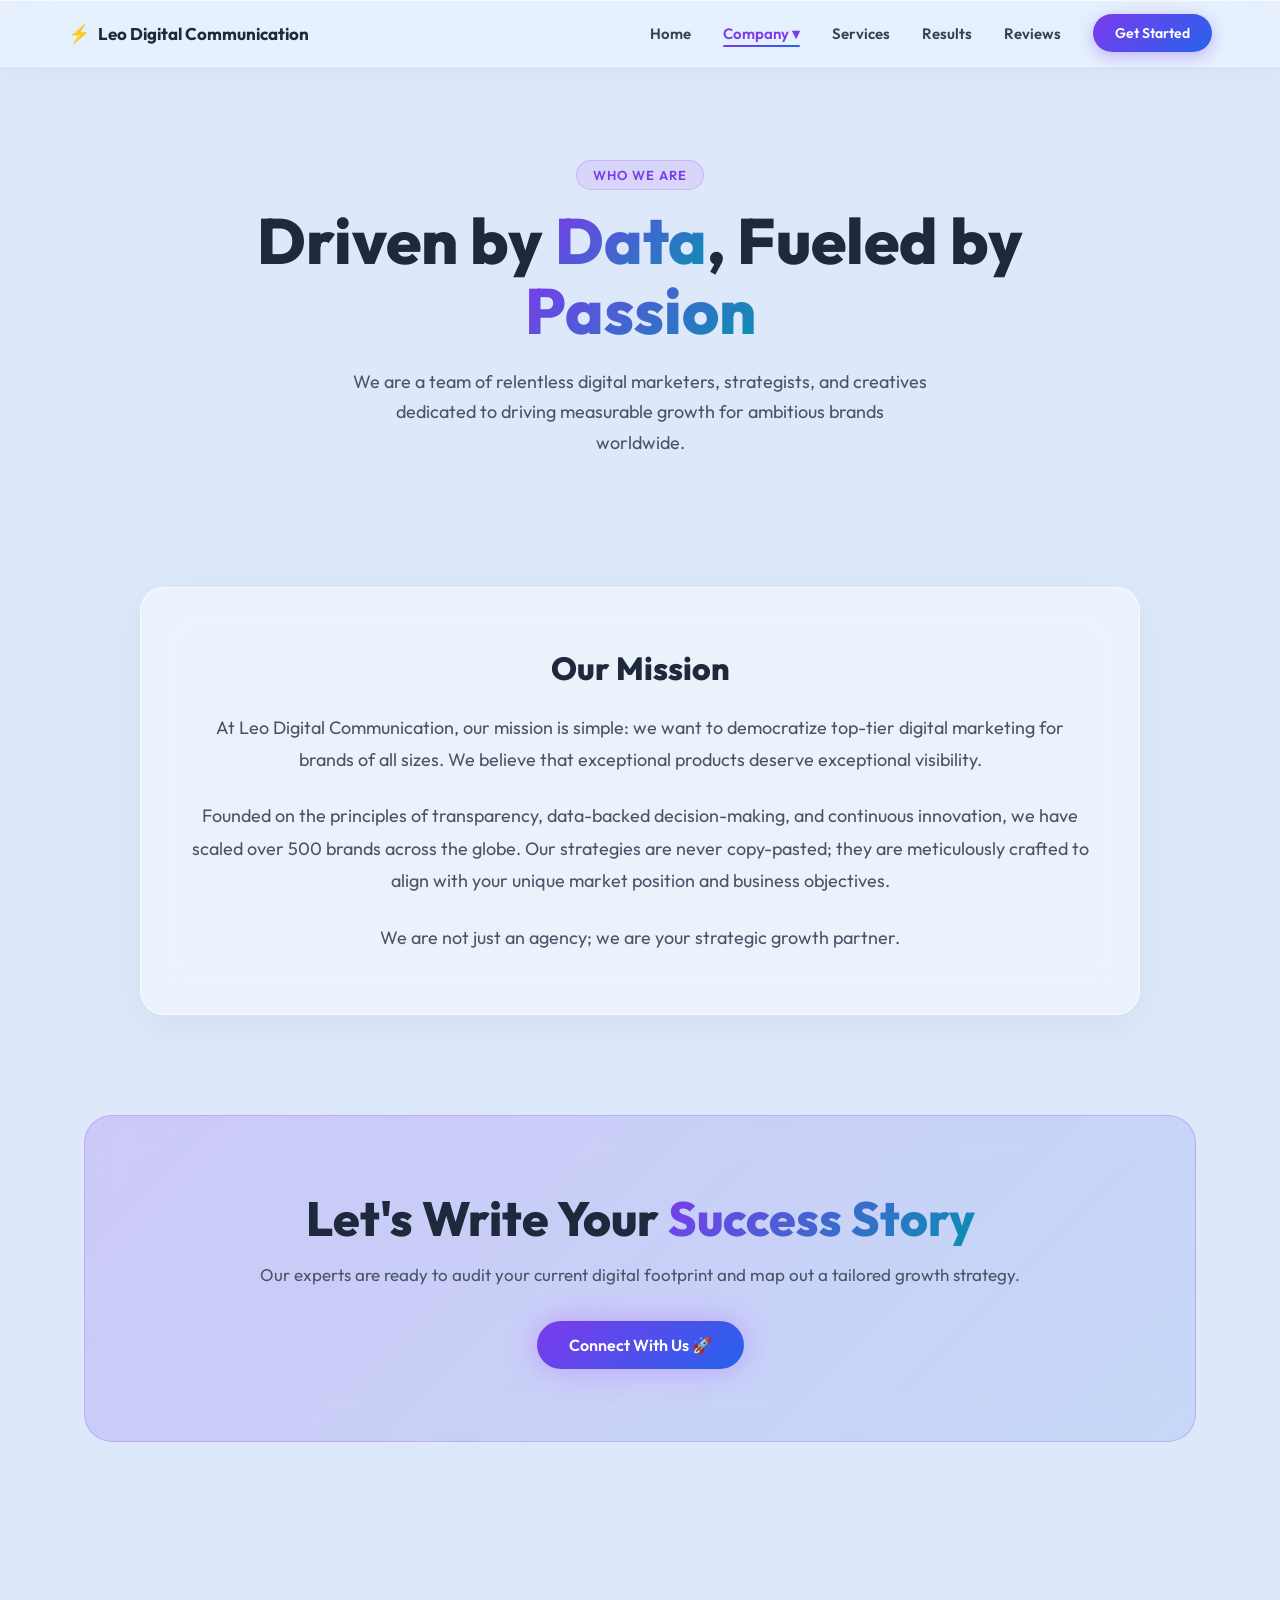
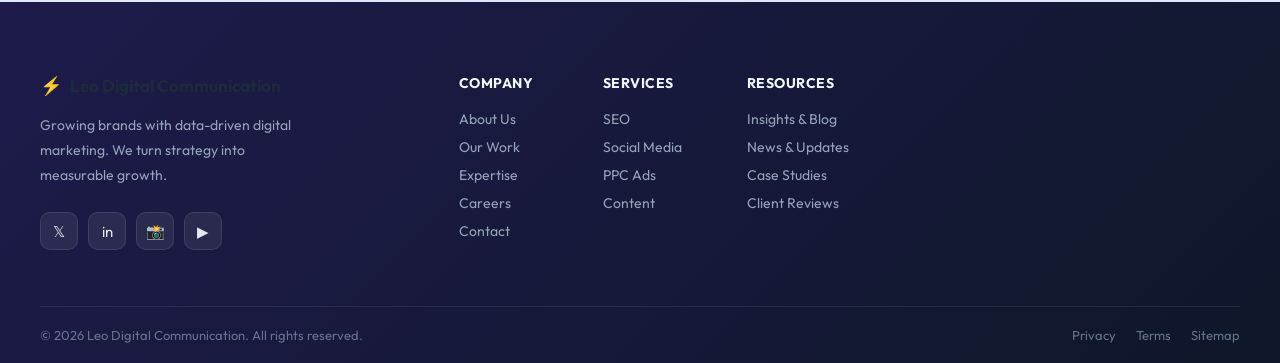
==== about.html @ 642d83d8 "initial commit" ====
<!DOCTYPE html>
<html lang="en">
<head>
  <meta charset="UTF-8"/>
  <meta name="viewport" content="width=device-width,initial-scale=1.0"/>
  <title>About Us | Leo Digital Communication</title>
  <link rel="preconnect" href="https://fonts.googleapis.com"/>
  <link href="https://fonts.googleapis.com/css2?family=Outfit:wght@300;400;500;600;700;800&display=swap" rel="stylesheet"/>
  <link rel="stylesheet" href="style.css"/>
  <style>
    /* PAGE SPECIFIC STYLES */
    .about-hero {
      position:relative; z-index:1; padding:160px 24px 80px; text-align:center; max-width:820px; margin:0 auto;
    }
    .about-page-title {
      font-size:clamp(38px,5vw,66px); font-weight:800; line-height:1.1; margin-bottom:20px; color:var(--text);
    }
    .about-page-sub {
      font-size:18px; color:var(--muted); line-height:1.7; max-width:580px; margin:0 auto 48px;
    }
    .about-content-card {
      max-width: 1000px; margin: 0 auto 100px; padding: 60px 48px;
      background: var(--glass-bg); backdrop-filter: blur(20px); -webkit-backdrop-filter: blur(20px);
      border: 1px solid var(--glass-border); border-radius: 24px;
      box-shadow: 0 10px 40px rgba(0,0,0,0.05); text-align: center;
    }
    .about-content-card p {
      font-size: 18px; line-height: 1.8; color: var(--muted); margin-bottom: 24px;
    }
    .about-content-card p:last-child { margin-bottom: 0; }
  </style>
</head>
<body>
  
  <!-- Navigation -->
  <nav class="navbar" id="navbar">
    <div class="nav-container">
      <div class="nav-logo">
        <span class="logo-icon">⚡</span>
        <span class="logo-text">Leo Digital Communication</span>
      </div>
      <ul class="nav-links" id="navLinks">
        <li><a href="index.html" class="nav-link">Home</a></li>
        <li class="nav-item">
          <a href="#" class="nav-link active">Company ▾</a>
          <div class="dropdown-menu">
            <a href="about.html" class="dropdown-link">About Us</a>
            <a href="ourwork.html" class="dropdown-link">Our Work</a>
            <a href="expertise.html" class="dropdown-link">Expertise</a>
            <a href="insights.html" class="dropdown-link">Insights</a>
            <a href="news-updates.html" class="dropdown-link">News & Updates</a>
            <a href="career.html" class="dropdown-link">Careers</a>
          </div>
        </li>
        <li><a href="services.html" class="nav-link">Services</a></li>
        <li><a href="results.html" class="nav-link">Results</a></li>
        <li><a href="reviews.html" class="nav-link">Reviews</a></li>
      </ul>
      <a href="contact.html" class="btn-nav" id="navCta">Get Started</a>
      <button class="hamburger" id="hamburger" aria-label="Toggle menu">
        <span></span><span></span><span></span>
      </button>
    </div>
  </nav>

  <!-- Hero Section -->
  <div class="about-hero">
    <span class="section-tag">Who We Are</span>
    <h1 class="about-page-title">Driven by <span class="gradient-text">Data</span>, Fueled by <span class="gradient-text">Passion</span></h1>
    <p class="about-page-sub">We are a team of relentless digital marketers, strategists, and creatives dedicated to driving measurable growth for ambitious brands worldwide.</p>
  </div>

  <!-- Content Section -->
  <div class="about-content-card reveal">
    <h2 style="font-size: 32px; font-weight: 800; color: var(--text); margin-bottom: 24px;">Our Mission</h2>
    <p>At Leo Digital Communication, our mission is simple: we want to democratize top-tier digital marketing for brands of all sizes. We believe that exceptional products deserve exceptional visibility.</p>
    <p>Founded on the principles of transparency, data-backed decision-making, and continuous innovation, we have scaled over 500 brands across the globe. Our strategies are never copy-pasted; they are meticulously crafted to align with your unique market position and business objectives.</p>
    <p>We are not just an agency; we are your strategic growth partner.</p>
  </div>

  <!-- Call to Action -->
  <div style="max-width:1160px;margin:0 auto;padding:0 24px 100px;">
    <div style="background:linear-gradient(135deg,rgba(124,58,237,0.18),rgba(37,99,235,0.12));backdrop-filter:blur(20px);border:1px solid rgba(168,85,247,0.3);border-radius:28px;padding:72px 48px;text-align:center;" class="reveal">
      <h2 style="font-size:clamp(30px,4vw,48px);font-weight:800;color:var(--text);margin-bottom:16px;">Let's Write Your <span class="gradient-text">Success Story</span></h2>
      <p style="font-size:17px;color:var(--muted);margin-bottom:36px;">Our experts are ready to audit your current digital footprint and map out a tailored growth strategy.</p>
      <a href="contact.html" class="btn-primary">Connect With Us 🚀</a>
    </div>
  </div>

  <!-- Footer -->
  <footer class="footer">
    <div class="footer-inner">
      <div class="footer-brand">
        <div class="footer-logo"><span class="logo-icon">⚡</span><span class="logo-text">Leo Digital Communication</span></div>
        <p class="footer-tagline">Growing brands with data-driven digital marketing. We turn strategy into measurable growth.</p>
        <div class="footer-socials">
          <a href="#" class="fsoc-btn">𝕏</a><a href="#" class="fsoc-btn">in</a><a href="#" class="fsoc-btn">📸</a><a href="#" class="fsoc-btn">▶</a>
        </div>
      </div>
      <div class="footer-links">
        <div class="fl-col">
          <h4>Company</h4>
          <a href="about.html">About Us</a>
          <a href="ourwork.html">Our Work</a>
          <a href="expertise.html">Expertise</a>
          <a href="career.html">Careers</a>
          <a href="contact.html">Contact</a>
        </div>
        <div class="fl-col">
          <h4>Services</h4>
          <a href="services.html">SEO</a>
          <a href="services.html">Social Media</a>
          <a href="services.html">PPC Ads</a>
          <a href="services.html">Content</a>
        </div>
        <div class="fl-col">
          <h4>Resources</h4>
          <a href="insights.html">Insights & Blog</a>
          <a href="news-updates.html">News & Updates</a>
          <a href="results.html">Case Studies</a>
          <a href="reviews.html">Client Reviews</a>
        </div>
      </div>
    </div>
    <div class="footer-bottom">
      <p>© 2026 Leo Digital Communication. All rights reserved.</p>
      <div class="footer-bottom-links">
        <a href="#">Privacy</a><a href="#">Terms</a><a href="#">Sitemap</a>
      </div>
    </div>
  </footer>

  <script>
    // Navbar scroll
    const navbar = document.getElementById('navbar');
    window.addEventListener('scroll', () => navbar.classList.toggle('scrolled', window.scrollY > 50));
    // Mobile Menu
    document.getElementById('hamburger').addEventListener('click', () => {
      document.getElementById('navLinks').classList.toggle('open');
    });
    // Scroll reveal
    const obs = new IntersectionObserver(entries => {
      entries.forEach(e => { if(e.isIntersecting) e.target.classList.add('visible'); });
    }, { threshold: 0.1 });
    document.querySelectorAll('.reveal').forEach(el => obs.observe(el));
  </script>
</body>
</html>
---- style.css ----
/* ===== RESET & BASE ===== */
*,
*::before,
*::after {
  margin: 0;
  padding: 0;
  box-sizing: border-box;
}

:root {
  --purple: #7c3aed;
  --blue: #2563eb;
  --cyan: #0891b2;
  --green: #059669;
  --bg: #DDE8FA;
  --glass-bg: rgba(255, 255, 255, 0.45);
  --glass-border: rgba(255, 255, 255, 0.6);
  --text: #1e293b;
  --muted: #475569;
  --font: 'Outfit', sans-serif;
}

html {
  scroll-behavior: smooth;
}

body {
  font-family: var(--font);
  background: transparent;
  background-color: var(--bg);
  color: var(--text);
  overflow-x: hidden;
}

/* BG ORBS */
.bg-orbs {
  position: fixed;
  inset: 0;
  z-index: 0;
  pointer-events: none;
  overflow: hidden;
}

.orb {
  position: absolute;
  border-radius: 50%;
  filter: blur(130px);
  opacity: 0.28;
  animation: floatOrb 12s ease-in-out infinite alternate;
}

.orb-1 {
  width: 600px;
  height: 600px;
  background: #7c3aed;
  top: -200px;
  left: -150px;
  animation-duration: 14s;
}

.orb-2 {
  width: 500px;
  height: 500px;
  background: #2563eb;
  top: 30%;
  right: -100px;
  animation-duration: 18s;
}

.orb-3 {
  width: 400px;
  height: 400px;
  background: #0891b2;
  bottom: 10%;
  left: 20%;
  animation-duration: 10s;
}

.orb-4 {
  width: 300px;
  height: 300px;
  background: #db2777;
  bottom: -100px;
  right: 10%;
  animation-duration: 16s;
}

@keyframes floatOrb {
  from {
    transform: translate(0, 0) scale(1);
  }

  to {
    transform: translate(40px, 30px) scale(1.1);
  }
}

/* GLASS CARD */
.glass-card {
  background: var(--glass-bg);
  backdrop-filter: blur(20px);
  -webkit-backdrop-filter: blur(20px);
  border: 1px solid var(--glass-border);
  border-radius: 20px;
}

/* NAVBAR */
.navbar {
  position: fixed;
  top: 0;
  left: 0;
  right: 0;
  z-index: 999;
  padding: 14px 0;
  background: rgba(255, 255, 255, 0.35);
  backdrop-filter: blur(28px) saturate(180%);
  -webkit-backdrop-filter: blur(28px) saturate(180%);
  border-bottom: 1px solid rgba(255, 255, 255, 0.4);
  box-shadow: 0 4px 32px rgba(0, 0, 0, 0.04), inset 0 1px 0 rgba(255, 255, 255, 0.6);
  transition: all 0.4s;
}

.navbar.scrolled {
  background: rgba(255, 255, 255, 0.70);
  box-shadow: 0 8px 48px rgba(0, 0, 0, 0.08), inset 0 1px 0 rgba(255, 255, 255, 0.8);
  padding: 10px 0;
}

.nav-container {
  max-width: 1200px;
  margin: 0 auto;
  padding: 0 28px;
  display: flex;
  align-items: center;
  gap: 32px;
}

.nav-logo {
  display: flex;
  align-items: center;
  gap: 8px;
  text-decoration: none;
  margin-right: auto;
}

.logo-icon {
  font-size: 18px;
}

.logo-text {
  font-size: 17px;
  font-weight: 700;
  color: var(--text);
  background: none;
  -webkit-background-clip: unset;
  -webkit-text-fill-color: unset;
}

.nav-links {
  display: flex;
  list-style: none;
  gap: 32px;
}

.nav-link {
  text-decoration: none;
  color: #334155;
  font-size: 15px;
  font-weight: 600;
  transition: color 0.3s;
  position: relative;
}

.nav-link::after {
  content: '';
  position: absolute;
  bottom: -4px;
  left: 0;
  width: 0;
  height: 2px;
  background: linear-gradient(90deg, var(--purple), var(--blue));
  border-radius: 2px;
  transition: width 0.3s;
}

.nav-link:hover,
.nav-link.active {
  color: var(--purple);
}

.nav-link:hover::after,
.nav-link.active::after {
  width: 100%;
}

/* DROPDOWN MENU */
.nav-item {
  position: relative;
}

.dropdown-menu {
  position: absolute;
  top: 100%;
  left: 50%;
  transform: translateX(-50%) translateY(10px);
  background: rgba(255, 255, 255, 0.7);
  backdrop-filter: blur(24px) saturate(180%);
  -webkit-backdrop-filter: blur(24px) saturate(180%);
  border: 1px solid rgba(255, 255, 255, 0.5);
  border-radius: 16px;
  box-shadow: 0 10px 40px rgba(0, 0, 0, 0.08);
  padding: 12px;
  display: flex;
  flex-direction: column;
  gap: 8px;
  min-width: 180px;
  opacity: 0;
  visibility: hidden;
  transition: all 0.3s ease;
}

.nav-item:hover .dropdown-menu {
  opacity: 1;
  visibility: visible;
  transform: translateX(-50%) translateY(0);
}

.dropdown-link {
  text-decoration: none;
  color: var(--text);
  font-size: 14px;
  font-weight: 500;
  padding: 10px 16px;
  border-radius: 10px;
  transition: background 0.2s, color 0.2s;
}

.dropdown-link:hover {
  background: rgba(255, 255, 255, 0.8);
  color: var(--purple);
}

.btn-nav {
  padding: 10px 22px;
  border-radius: 50px;
  background: linear-gradient(135deg, var(--purple), var(--blue));
  color: #fff;
  font-size: 14px;
  font-weight: 600;
  text-decoration: none;
  transition: transform 0.2s, box-shadow 0.3s;
  box-shadow: 0 4px 16px rgba(124, 58, 237, 0.35);
}

.btn-nav:hover {
  transform: translateY(-2px);
  box-shadow: 0 6px 24px rgba(124, 58, 237, 0.5);
}

.hamburger {
  display: none;
  flex-direction: column;
  gap: 5px;
  background: none;
  border: none;
  cursor: pointer;
  padding: 4px;
}

.hamburger span {
  display: block;
  width: 24px;
  height: 2px;
  background: var(--text);
  border-radius: 2px;
  transition: all 0.3s;
}

/* BUTTONS */
.btn-primary {
  display: inline-flex;
  align-items: center;
  gap: 8px;
  padding: 14px 32px;
  border-radius: 50px;
  border: none;
  cursor: pointer;
  background: linear-gradient(135deg, var(--purple), var(--blue));
  color: #fff;
  font-size: 16px;
  font-weight: 600;
  text-decoration: none;
  box-shadow: 0 0 30px rgba(168, 85, 247, 0.4);
  transition: transform 0.2s, box-shadow 0.3s;
}

.btn-primary:hover {
  transform: translateY(-3px);
  box-shadow: 0 0 50px rgba(168, 85, 247, 0.6);
}

.btn-primary.full-width {
  width: 100%;
  justify-content: center;
  font-size: 17px;
  padding: 16px;
}

.btn-ghost {
  display: inline-flex;
  align-items: center;
  gap: 10px;
  padding: 14px 28px;
  border-radius: 50px;
  border: 1px solid var(--glass-border);
  color: var(--text);
  font-size: 16px;
  font-weight: 500;
  text-decoration: none;
  background: var(--glass-bg);
  backdrop-filter: blur(10px);
  transition: border-color 0.3s, background 0.3s;
}

.btn-ghost:hover {
  border-color: var(--purple);
  background: rgba(168, 85, 247, 0.1);
}

.gradient-text {
  background: linear-gradient(135deg, var(--purple), var(--cyan));
  -webkit-background-clip: text;
  -webkit-text-fill-color: transparent;
}

/* HERO */
.hero {
  position: relative;
  z-index: 1;
  min-height: 100vh;
  padding: 140px 24px 80px;
  max-width: 1200px;
  margin: 0 auto;
  display: grid;
  grid-template-columns: 1fr 1fr;
  align-items: center;
  gap: 60px;
}

.badge {
  display: inline-block;
  padding: 8px 18px;
  border-radius: 50px;
  background: rgba(168, 85, 247, 0.15);
  border: 1px solid rgba(168, 85, 247, 0.3);
  font-size: 14px;
  font-weight: 600;
  color: var(--purple);
  margin-bottom: 24px;
  animation: fadeInUp 0.6s ease both;
}

.hero-title {
  font-size: clamp(42px, 5vw, 68px);
  font-weight: 800;
  line-height: 1.1;
  margin-bottom: 20px;
  animation: fadeInUp 0.6s 0.1s ease both;
}

.hero-subtitle {
  font-size: 18px;
  color: var(--muted);
  line-height: 1.7;
  margin-bottom: 36px;
  animation: fadeInUp 0.6s 0.2s ease both;
}

.hero-actions {
  display: flex;
  gap: 16px;
  flex-wrap: wrap;
  margin-bottom: 48px;
  animation: fadeInUp 0.6s 0.3s ease both;
}

.hero-metrics {
  display: flex;
  align-items: center;
  gap: 24px;
  animation: fadeInUp 0.6s 0.4s ease both;
}

.metric-item {
  display: flex;
  flex-direction: column;
}

.metric-num {
  font-size: 32px;
  font-weight: 800;
}

.metric-suffix {
  font-size: 20px;
  font-weight: 700;
  color: var(--purple);
}

.metric-label {
  font-size: 13px;
  color: var(--muted);
  margin-top: 2px;
}

.metric-divider {
  width: 1px;
  height: 40px;
  background: var(--glass-border);
}

.play-icon {
  font-size: 12px;
}

/* DASHBOARD */
.hero-visual {
  position: relative;
  animation: fadeInRight 0.8s 0.3s ease both;
}

.dashboard-card {
  background: rgba(255, 255, 255, 0.06);
  backdrop-filter: blur(24px);
  border: 1px solid var(--glass-border);
  border-radius: 24px;
  padding: 28px;
  box-shadow: 0 20px 60px rgba(0, 0, 0, 0.4);
}

.dash-header {
  display: flex;
  align-items: center;
  gap: 8px;
  margin-bottom: 24px;
}

.dash-dot {
  width: 12px;
  height: 12px;
  border-radius: 50%;
}

.dash-dot.red {
  background: #ef4444;
}

.dash-dot.yellow {
  background: #f59e0b;
}

.dash-dot.green {
  background: #10b981;
}

.dash-title {
  margin-left: auto;
  font-size: 13px;
  color: var(--muted);
  font-weight: 500;
}

.chart-bars {
  display: flex;
  align-items: flex-end;
  gap: 10px;
  height: 140px;
  margin-bottom: 24px;
}

.bar {
  flex: 1;
  border-radius: 8px 8px 0 0;
  background: linear-gradient(to top, var(--purple), var(--cyan));
  height: var(--h);
  position: relative;
  animation: growBar 1s var(--delay) ease both;
  cursor: pointer;
  transition: opacity 0.2s;
}

.bar:hover {
  opacity: 0.8;
}

.bar span {
  position: absolute;
  bottom: -22px;
  left: 50%;
  transform: translateX(-50%);
  font-size: 11px;
  color: var(--muted);
}

@keyframes growBar {
  from {
    height: 0;
  }

  to {
    height: var(--h);
  }
}

.dash-stats {
  display: flex;
  justify-content: space-around;
  padding-top: 16px;
  border-top: 1px solid var(--glass-border);
}

.ds-item {
  display: flex;
  flex-direction: column;
  align-items: center;
  gap: 4px;
}

.ds-val {
  font-size: 18px;
  font-weight: 700;
}

.ds-label {
  font-size: 11px;
  color: var(--muted);
}

.green-text {
  color: var(--green);
}

.purple-text {
  color: var(--purple);
}

.blue-text {
  color: var(--blue);
}

.floating-badge {
  position: absolute;
  background: rgba(255, 255, 255, 0.08);
  backdrop-filter: blur(16px);
  border: 1px solid var(--glass-border);
  border-radius: 50px;
  padding: 10px 18px;
  font-size: 13px;
  font-weight: 600;
  display: flex;
  align-items: center;
  gap: 6px;
  animation: floatBadge 4s ease-in-out infinite;
}

.badge-1 {
  top: -20px;
  right: -10px;
}

.badge-2 {
  bottom: 30px;
  left: -30px;
  animation-delay: 1.5s;
}

@keyframes floatBadge {

  0%,
  100% {
    transform: translateY(0);
  }

  50% {
    transform: translateY(-10px);
  }
}

/* SECTION COMMON */
section {
  position: relative;
  z-index: 1;
  padding: 100px 24px;
}

.section-header {
  text-align: center;
  margin-bottom: 64px;
}

.section-tag {
  display: inline-block;
  padding: 6px 16px;
  border-radius: 50px;
  background: rgba(168, 85, 247, 0.12);
  border: 1px solid rgba(168, 85, 247, 0.25);
  color: var(--purple);
  font-size: 13px;
  font-weight: 600;
  letter-spacing: 1px;
  text-transform: uppercase;
  margin-bottom: 16px;
}

.section-title {
  font-size: clamp(32px, 4vw, 48px);
  font-weight: 800;
  margin-bottom: 16px;
}

.section-subtitle {
  font-size: 17px;
  color: var(--muted);
  max-width: 540px;
  margin: 0 auto;
  line-height: 1.7;
}

/* SERVICES */
.services {
  max-width: 1200px;
  margin: 0 auto;
}

.services-grid {
  display: grid;
  grid-template-columns: repeat(3, 1fr);
  gap: 24px;
}

.service-card {
  background: var(--glass-bg);
  backdrop-filter: blur(20px);
  border: 1px solid var(--glass-border);
  border-radius: 20px;
  padding: 32px;
  position: relative;
  overflow: hidden;
  transition: transform 0.3s, border-color 0.3s, box-shadow 0.3s;
}

.service-card::before {
  content: '';
  position: absolute;
  inset: 0;
  background: linear-gradient(135deg, rgba(168, 85, 247, 0.08), transparent);
  opacity: 0;
  transition: opacity 0.3s;
}

.service-card:hover {
  transform: translateY(-8px);
  border-color: rgba(168, 85, 247, 0.4);
  box-shadow: 0 20px 60px rgba(168, 85, 247, 0.15);
}

.service-card:hover::before {
  opacity: 1;
}

.service-card.featured {
  border-color: rgba(168, 85, 247, 0.5);
  background: rgba(168, 85, 247, 0.08);
}

.featured-tag {
  position: absolute;
  top: 16px;
  right: 16px;
  background: linear-gradient(135deg, var(--purple), var(--blue));
  color: #fff;
  font-size: 11px;
  font-weight: 700;
  padding: 4px 12px;
  border-radius: 50px;
}

.svc-icon {
  font-size: 40px;
  margin-bottom: 20px;
  display: block;
}

.svc-title {
  font-size: 20px;
  font-weight: 700;
  margin-bottom: 12px;
}

.svc-desc {
  font-size: 14px;
  color: var(--muted);
  line-height: 1.7;
  margin-bottom: 20px;
}

.svc-features {
  list-style: none;
  margin-bottom: 24px;
}

.svc-features li {
  font-size: 14px;
  color: var(--muted);
  padding: 6px 0 6px 20px;
  position: relative;
}

.svc-features li::before {
  content: '✓';
  position: absolute;
  left: 0;
  color: var(--green);
  font-weight: 700;
}

.svc-link {
  color: var(--purple);
  font-size: 14px;
  font-weight: 600;
  text-decoration: none;
  display: inline-flex;
  align-items: center;
  gap: 4px;
  transition: gap 0.2s;
}

.svc-link:hover {
  gap: 8px;
}

/* STATS */
.stats-section {
  max-width: 1000px;
  margin: 0 auto;
}

.stats-grid {
  display: grid;
  grid-template-columns: repeat(4, 1fr);
  gap: 24px;
}

.stat-card {
  background: var(--glass-bg);
  backdrop-filter: blur(20px);
  border: 1px solid var(--glass-border);
  border-radius: 20px;
  padding: 36px 24px;
  text-align: center;
  display: flex;
  flex-direction: column;
  align-items: center;
  gap: 8px;
  transition: transform 0.3s, box-shadow 0.3s;
}

.stat-card:hover {
  transform: translateY(-6px);
  box-shadow: 0 20px 40px rgba(168, 85, 247, 0.2);
}

.stat-icon {
  font-size: 36px;
}

.stat-number {
  font-size: 44px;
  font-weight: 800;
  background: linear-gradient(135deg, var(--purple), var(--cyan));
  -webkit-background-clip: text;
  -webkit-text-fill-color: transparent;
}

.stat-prefix,
.stat-suffix {
  font-size: 28px;
  font-weight: 700;
  color: var(--purple);
}

.stat-label {
  font-size: 14px;
  color: var(--muted);
}

/* TESTIMONIALS */
.testimonials {
  max-width: 800px;
  margin: 0 auto;
}

.testimonial-card {
  background: var(--glass-bg);
  backdrop-filter: blur(20px);
  border: 1px solid var(--glass-border);
  border-radius: 24px;
  padding: 40px;
  display: none;
  animation: fadeInUp 0.5s ease;
}

.testimonial-card.active {
  display: block;
}

.quote-icon {
  font-size: 64px;
  color: var(--purple);
  opacity: 0.3;
  line-height: 1;
  margin-bottom: 12px;
}

.tcard-text {
  font-size: 17px;
  line-height: 1.8;
  color: var(--text);
  margin-bottom: 28px;
  font-style: italic;
}

.tcard-author {
  display: flex;
  align-items: center;
  gap: 16px;
}

.author-avatar {
  width: 50px;
  height: 50px;
  border-radius: 50%;
  display: flex;
  align-items: center;
  justify-content: center;
  font-size: 16px;
  font-weight: 700;
  color: #fff;
  flex-shrink: 0;
}

.author-name {
  font-size: 16px;
  font-weight: 700;
  display: block;
}

.author-role {
  font-size: 13px;
  color: var(--muted);
  display: block;
}

.star-rating {
  margin-left: auto;
  color: #f59e0b;
  font-size: 18px;
  letter-spacing: 2px;
}

.slider-dots {
  display: flex;
  justify-content: center;
  gap: 10px;
  margin-top: 28px;
}

.dot {
  width: 10px;
  height: 10px;
  border-radius: 50%;
  background: var(--glass-border);
  border: none;
  cursor: pointer;
  transition: background 0.3s, transform 0.3s;
}

.dot.active {
  background: var(--purple);
  transform: scale(1.3);
}

/* CONTACT */
.contact {
  max-width: 1200px;
  margin: 0 auto;
}

.contact-wrapper {
  display: grid;
  grid-template-columns: 1fr 1.2fr;
  gap: 60px;
  align-items: start;
}

.contact-info {
  padding-top: 20px;
}

.contact-items {
  margin: 32px 0;
  display: flex;
  flex-direction: column;
  gap: 16px;
}

.contact-item {
  display: flex;
  align-items: center;
  gap: 14px;
  color: var(--muted);
  font-size: 15px;
}

.ci-icon {
  font-size: 20px;
}

.social-links {
  display: flex;
  gap: 12px;
}

.social-btn {
  width: 44px;
  height: 44px;
  border-radius: 12px;
  background: var(--glass-bg);
  border: 1px solid var(--glass-border);
  display: flex;
  align-items: center;
  justify-content: center;
  font-size: 16px;
  text-decoration: none;
  color: var(--text);
  transition: background 0.3s, border-color 0.3s, transform 0.2s;
}

.social-btn:hover {
  background: rgba(168, 85, 247, 0.2);
  border-color: var(--purple);
  transform: translateY(-3px);
}

.contact-form {
  padding: 40px;
}

.form-row {
  display: grid;
  grid-template-columns: 1fr 1fr;
  gap: 20px;
}

.form-group {
  display: flex;
  flex-direction: column;
  gap: 8px;
  margin-bottom: 20px;
}

.form-group label {
  font-size: 14px;
  font-weight: 600;
  color: var(--muted);
}

.form-group input,
.form-group select,
.form-group textarea {
  padding: 14px 16px;
  border-radius: 12px;
  background: rgba(255, 255, 255, 0.05);
  border: 1px solid var(--glass-border);
  color: var(--text);
  font-family: var(--font);
  font-size: 15px;
  outline: none;
  transition: border-color 0.3s, box-shadow 0.3s;
  resize: vertical;
}

.form-group input::placeholder,
.form-group textarea::placeholder {
  color: rgba(148, 163, 184, 0.5);
}

.form-group input:focus,
.form-group select:focus,
.form-group textarea:focus {
  border-color: var(--purple);
  box-shadow: 0 0 0 3px rgba(168, 85, 247, 0.15);
}

.form-group select option {
  background: #1e1b4b;
}

.form-success {
  margin-top: 16px;
  padding: 14px;
  border-radius: 12px;
  background: rgba(16, 185, 129, 0.1);
  border: 1px solid rgba(16, 185, 129, 0.3);
  color: var(--green);
  font-size: 15px;
  text-align: center;
}

/* FOOTER */
.footer {
  position: relative;
  z-index: 1;
  background: linear-gradient(135deg, #1e1b4b 0%, #0f172a 100%);
  color: #e2e8f0;
  padding: 72px 24px 0;
  margin-top: 60px;
}

.footer-inner {
  max-width: 1200px;
  margin: 0 auto;
  display: grid;
  grid-template-columns: 1.6fr 1.8fr 1.4fr;
  gap: 56px;
  padding-bottom: 56px;
  border-bottom: 1px solid rgba(255, 255, 255, 0.08);
}

.footer-logo {
  display: flex;
  align-items: center;
  gap: 8px;
  margin-bottom: 16px;
}

.footer-tagline {
  color: #94a3b8;
  font-size: 14px;
  line-height: 1.8;
  max-width: 280px;
  margin-bottom: 24px;
}

.footer-socials {
  display: flex;
  gap: 10px;
}

.fsoc-btn {
  width: 38px;
  height: 38px;
  border-radius: 10px;
  background: rgba(255, 255, 255, 0.07);
  border: 1px solid rgba(255, 255, 255, 0.1);
  display: flex;
  align-items: center;
  justify-content: center;
  font-size: 15px;
  color: #e2e8f0;
  text-decoration: none;
  transition: background 0.3s, border-color 0.3s, transform 0.2s;
}

.fsoc-btn:hover {
  background: rgba(124, 58, 237, 0.35);
  border-color: rgba(124, 58, 237, 0.6);
  transform: translateY(-3px);
}

.footer-links {
  display: grid;
  grid-template-columns: repeat(3, 1fr);
  gap: 24px;
}

.fl-col h4 {
  font-size: 14px;
  font-weight: 700;
  color: #f1f5f9;
  letter-spacing: 0.5px;
  text-transform: uppercase;
  margin-bottom: 18px;
}

.fl-col a {
  display: block;
  color: #94a3b8;
  font-size: 14px;
  text-decoration: none;
  margin-bottom: 10px;
  transition: color 0.3s, padding-left 0.3s;
}

.fl-col a:hover {
  color: #a78bfa;
  padding-left: 6px;
}

.footer-newsletter h4 {
  font-size: 14px;
  font-weight: 700;
  color: #f1f5f9;
  text-transform: uppercase;
  letter-spacing: 0.5px;
  margin-bottom: 10px;
}

.footer-newsletter p {
  color: #94a3b8;
  font-size: 13px;
  line-height: 1.7;
  margin-bottom: 16px;
}

.newsletter-form {
  display: flex;
  gap: 8px;
}

.newsletter-form input {
  flex: 1;
  padding: 11px 14px;
  border-radius: 10px;
  background: rgba(255, 255, 255, 0.07);
  border: 1px solid rgba(255, 255, 255, 0.12);
  color: #f1f5f9;
  font-family: var(--font);
  font-size: 14px;
  outline: none;
  transition: border-color 0.3s;
}

.newsletter-form input:focus {
  border-color: rgba(124, 58, 237, 0.6);
}

.newsletter-form input::placeholder {
  color: #64748b;
}

.btn-newsletter {
  padding: 11px 18px;
  border-radius: 10px;
  background: linear-gradient(135deg, var(--purple), var(--blue));
  border: none;
  color: #fff;
  font-size: 13px;
  font-weight: 600;
  cursor: pointer;
  white-space: nowrap;
  transition: opacity 0.2s, transform 0.2s;
}

.btn-newsletter:hover {
  opacity: 0.9;
  transform: translateY(-1px);
}

.newsletter-success {
  margin-top: 10px;
  font-size: 13px;
  color: #6ee7b7;
}

.footer-bottom {
  max-width: 1200px;
  margin: 0 auto;
  padding: 20px 0;
  display: flex;
  align-items: center;
  justify-content: space-between;
  flex-wrap: wrap;
  gap: 12px;
  color: #64748b;
  font-size: 13px;
}

.footer-bottom-links {
  display: flex;
  gap: 20px;
}

.footer-bottom-links a {
  color: #64748b;
  text-decoration: none;
  font-size: 13px;
  transition: color 0.3s;
}

.footer-bottom-links a:hover {
  color: #a78bfa;
}

/* ANIMATIONS */
@keyframes fadeInUp {
  from {
    opacity: 0;
    transform: translateY(30px);
  }

  to {
    opacity: 1;
    transform: translateY(0);
  }
}

@keyframes fadeInRight {
  from {
    opacity: 0;
    transform: translateX(40px);
  }

  to {
    opacity: 1;
    transform: translateX(0);
  }
}

.hidden {
  display: none !important;
}

.reveal {
  opacity: 0;
  transform: translateY(40px);
  transition: opacity 0.7s ease, transform 0.7s ease;
}

.reveal.visible {
  opacity: 1;
  transform: translateY(0);
}

/* RESPONSIVE */
@media(max-width:1024px) {
  .services-grid {
    grid-template-columns: repeat(2, 1fr);
  }

  .stats-grid {
    grid-template-columns: repeat(2, 1fr);
  }
}

@media(max-width:768px) {
  .hero {
    grid-template-columns: 1fr;
    text-align: center;
    padding-top: 120px;
    gap: 40px;
  }

  .hero-actions {
    justify-content: center;
  }

  .hero-metrics {
    justify-content: center;
  }

  .hero-visual {
    display: none;
  }

  .nav-links {
    display: none;
    flex-direction: column;
    position: absolute;
    top: 70px;
    left: 0;
    right: 0;
    background: rgba(255, 255, 255, 0.85);
    backdrop-filter: blur(28px);
    -webkit-backdrop-filter: blur(28px);
    padding: 24px;
    gap: 20px;
    border-bottom: 1px solid rgba(255, 255, 255, 0.5);
  }

  .nav-item {
    width: 100%;
  }
  
  .dropdown-menu {
    position: static;
    transform: none;
    background: transparent;
    border: none;
    box-shadow: none;
    padding: 10px 0 0 16px;
    opacity: 1;
    visibility: visible;
    display: none;
  }
  
  .nav-item:hover .dropdown-menu {
    display: flex;
    transform: none;
  }

  .nav-links.open {
    display: flex;
  }
}

/* FAKE LOGOS STRIP */
.fake-logos {
  max-width: 1200px; margin: 0 auto 80px; padding: 40px 24px;
  background: var(--glass-bg); backdrop-filter: blur(20px); -webkit-backdrop-filter: blur(20px);
  border: 1px solid var(--glass-border); border-radius: 24px;
  text-align: center; box-shadow: 0 10px 40px rgba(0,0,0,0.05);
}
.logos-title {
  font-size: 14px; color: var(--muted); text-transform: uppercase; letter-spacing: 2px; font-weight: 700; margin-bottom: 32px;
}
.logo-grid {
  display: flex; justify-content: center; gap: 40px; flex-wrap: wrap; align-items: center;
}
.fake-logo-item {
  display: flex; align-items: center; gap: 10px; font-size: 22px; font-weight: 800; color: #64748b;
  opacity: 0.7; transition: opacity 0.3s, transform 0.3s; cursor: pointer;
}
.fake-logo-item:hover {
  opacity: 1; transform: scale(1.05); color: var(--purple);
}
.fake-logo-item svg { width: 32px; height: 32px; fill: currentColor; }

/* MILESTONE TIMELINE */
.timeline-section {
  max-width: 1000px; margin: 0 auto; padding: 40px 24px 100px; position: relative;
}
.timeline {
  position: relative; padding-left: 50px; margin-top: 40px;
}
.timeline::before {
  content: ''; position: absolute; left: 0; top: 0; bottom: 0; width: 4px;
  background: linear-gradient(to bottom, var(--purple), var(--blue)); border-radius: 4px;
}
.timeline-item {
  position: relative; margin-bottom: 60px;
}
.timeline-item:last-child { margin-bottom: 0; }
.timeline-dot {
  position: absolute; left: -61px; top: 0; width: 26px; height: 26px;
  background: #fff; border: 4px solid var(--purple); border-radius: 50%;
  box-shadow: 0 0 16px rgba(124, 58, 237, 0.4);
}
.timeline-content {
  background: var(--glass-bg); backdrop-filter: blur(20px); border: 1px solid var(--glass-border);
  border-radius: 20px; padding: 32px; box-shadow: 0 10px 30px rgba(0,0,0,0.05);
  transition: transform 0.3s, box-shadow 0.3s;
}
.timeline-content:hover {
  transform: translateY(-5px); box-shadow: 0 20px 50px rgba(124, 58, 237, 0.15);
}
.timeline-year {
  font-size: 28px; font-weight: 800; color: var(--purple); margin-bottom: 12px; display: inline-block;
}
.timeline-title {
  font-size: 20px; font-weight: 700; color: var(--text); margin-bottom: 12px;
}
.timeline-desc {
  font-size: 15px; color: var(--muted); line-height: 1.7;
}

@media(max-width:768px) {
  .hamburger {
    display: flex;
  }

  .btn-nav {
    display: none;
  }

  .services-grid {
    grid-template-columns: 1fr;
  }

  .stats-grid {
    grid-template-columns: repeat(2, 1fr);
  }

  .contact-wrapper {
    grid-template-columns: 1fr;
    gap: 40px;
  }

  .form-row {
    grid-template-columns: 1fr;
  }

  .footer-inner {
    grid-template-columns: 1fr;
    gap: 32px;
  }

  .footer-links {
    grid-template-columns: repeat(2, 1fr);
  }

  .footer-bottom {
    flex-direction: column;
    text-align: center;
  }
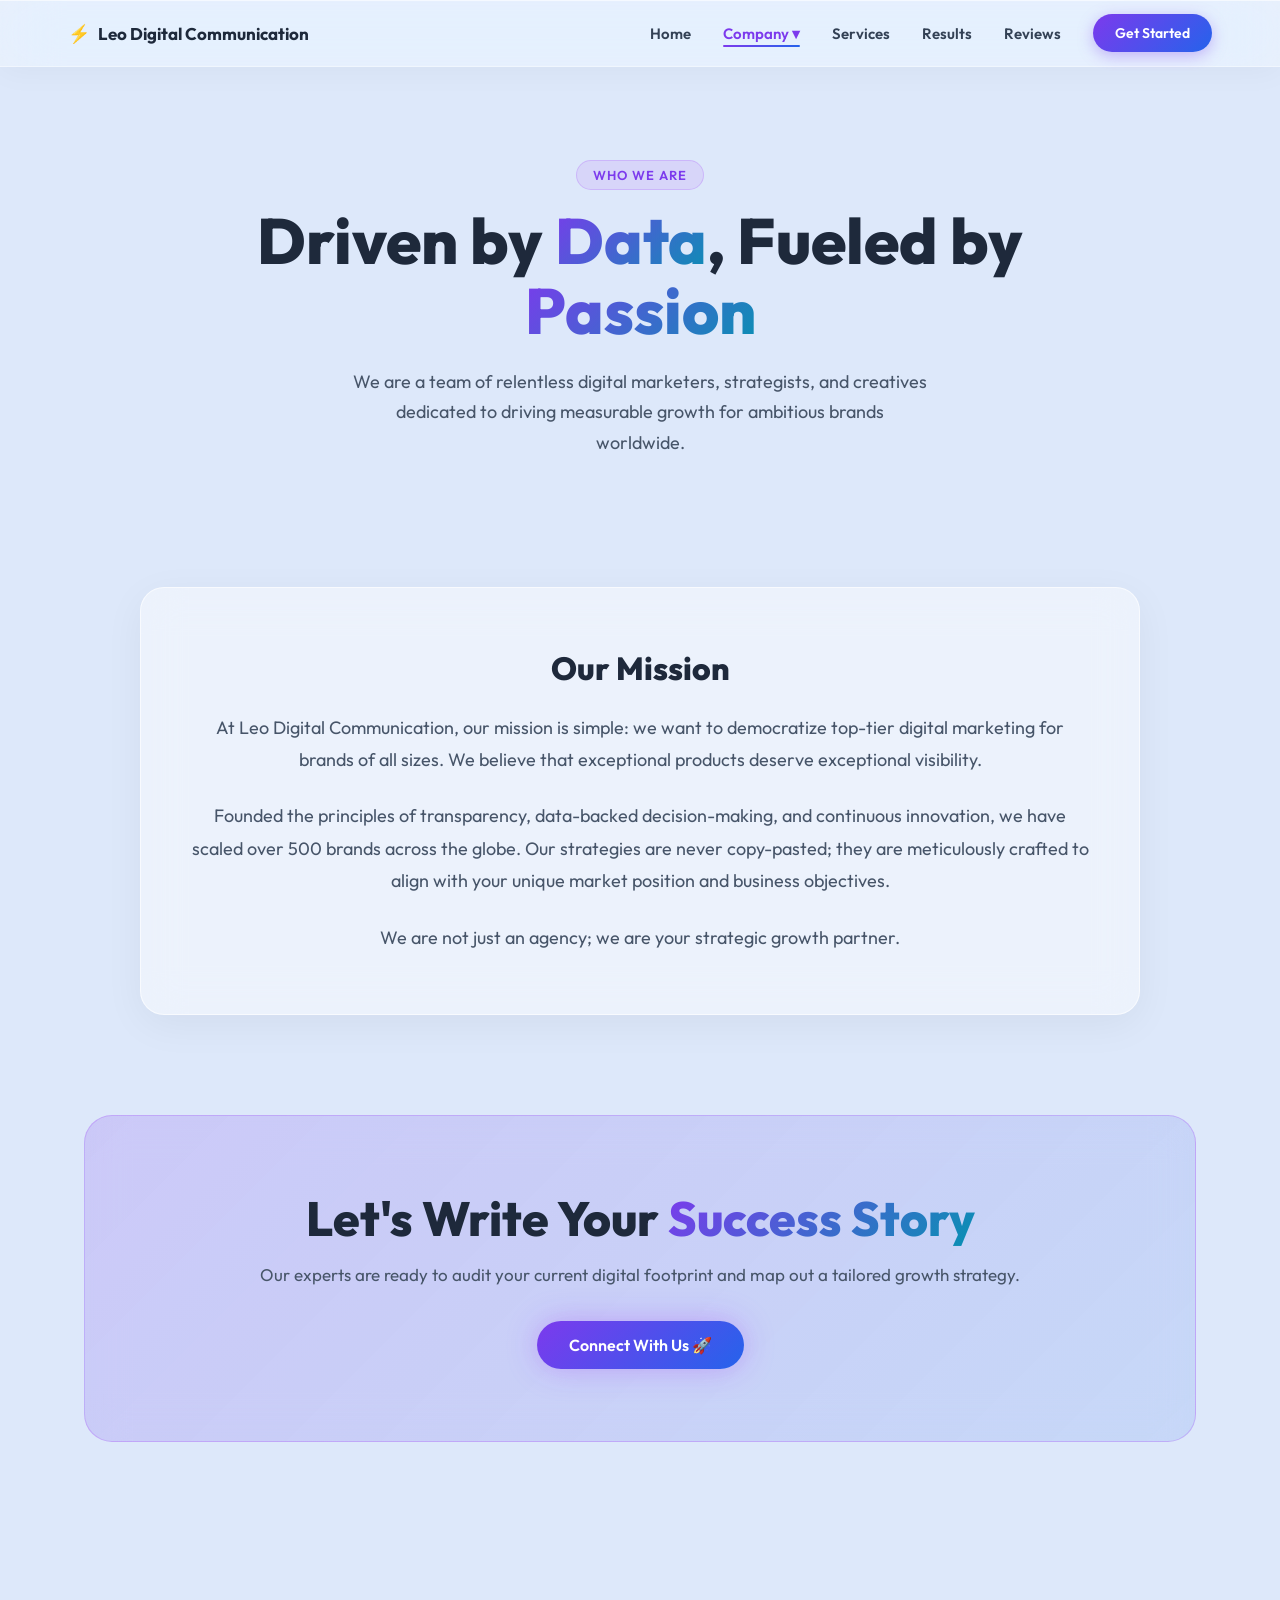
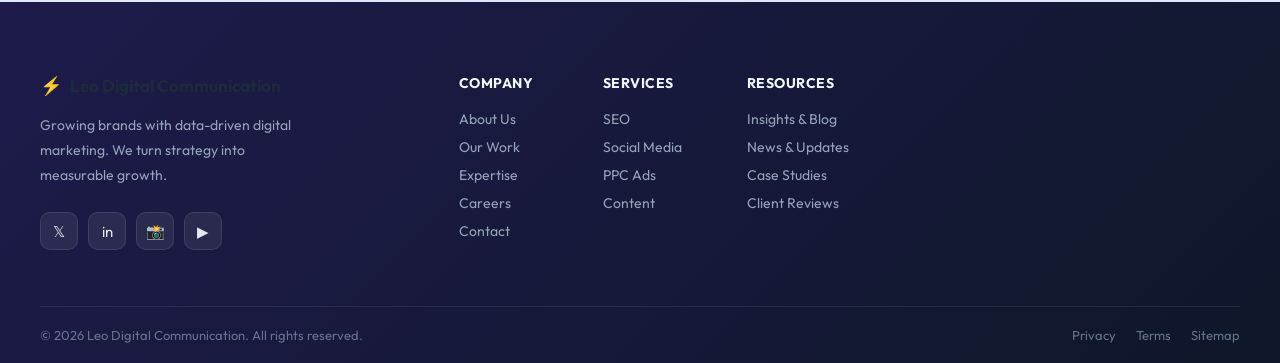
==== commit 2c11fbff: "text deleted" ====
--- a/about.html
+++ b/about.html
@@ -74,7 +74,7 @@
   <div class="about-content-card reveal">
     <h2 style="font-size: 32px; font-weight: 800; color: var(--text); margin-bottom: 24px;">Our Mission</h2>
     <p>At Leo Digital Communication, our mission is simple: we want to democratize top-tier digital marketing for brands of all sizes. We believe that exceptional products deserve exceptional visibility.</p>
-    <p>Founded on the principles of transparency, data-backed decision-making, and continuous innovation, we have scaled over 500 brands across the globe. Our strategies are never copy-pasted; they are meticulously crafted to align with your unique market position and business objectives.</p>
+    <p>Founded the principles of transparency, data-backed decision-making, and continuous innovation, we have scaled over 500 brands across the globe. Our strategies are never copy-pasted; they are meticulously crafted to align with your unique market position and business objectives.</p>
     <p>We are not just an agency; we are your strategic growth partner.</p>
   </div>
 
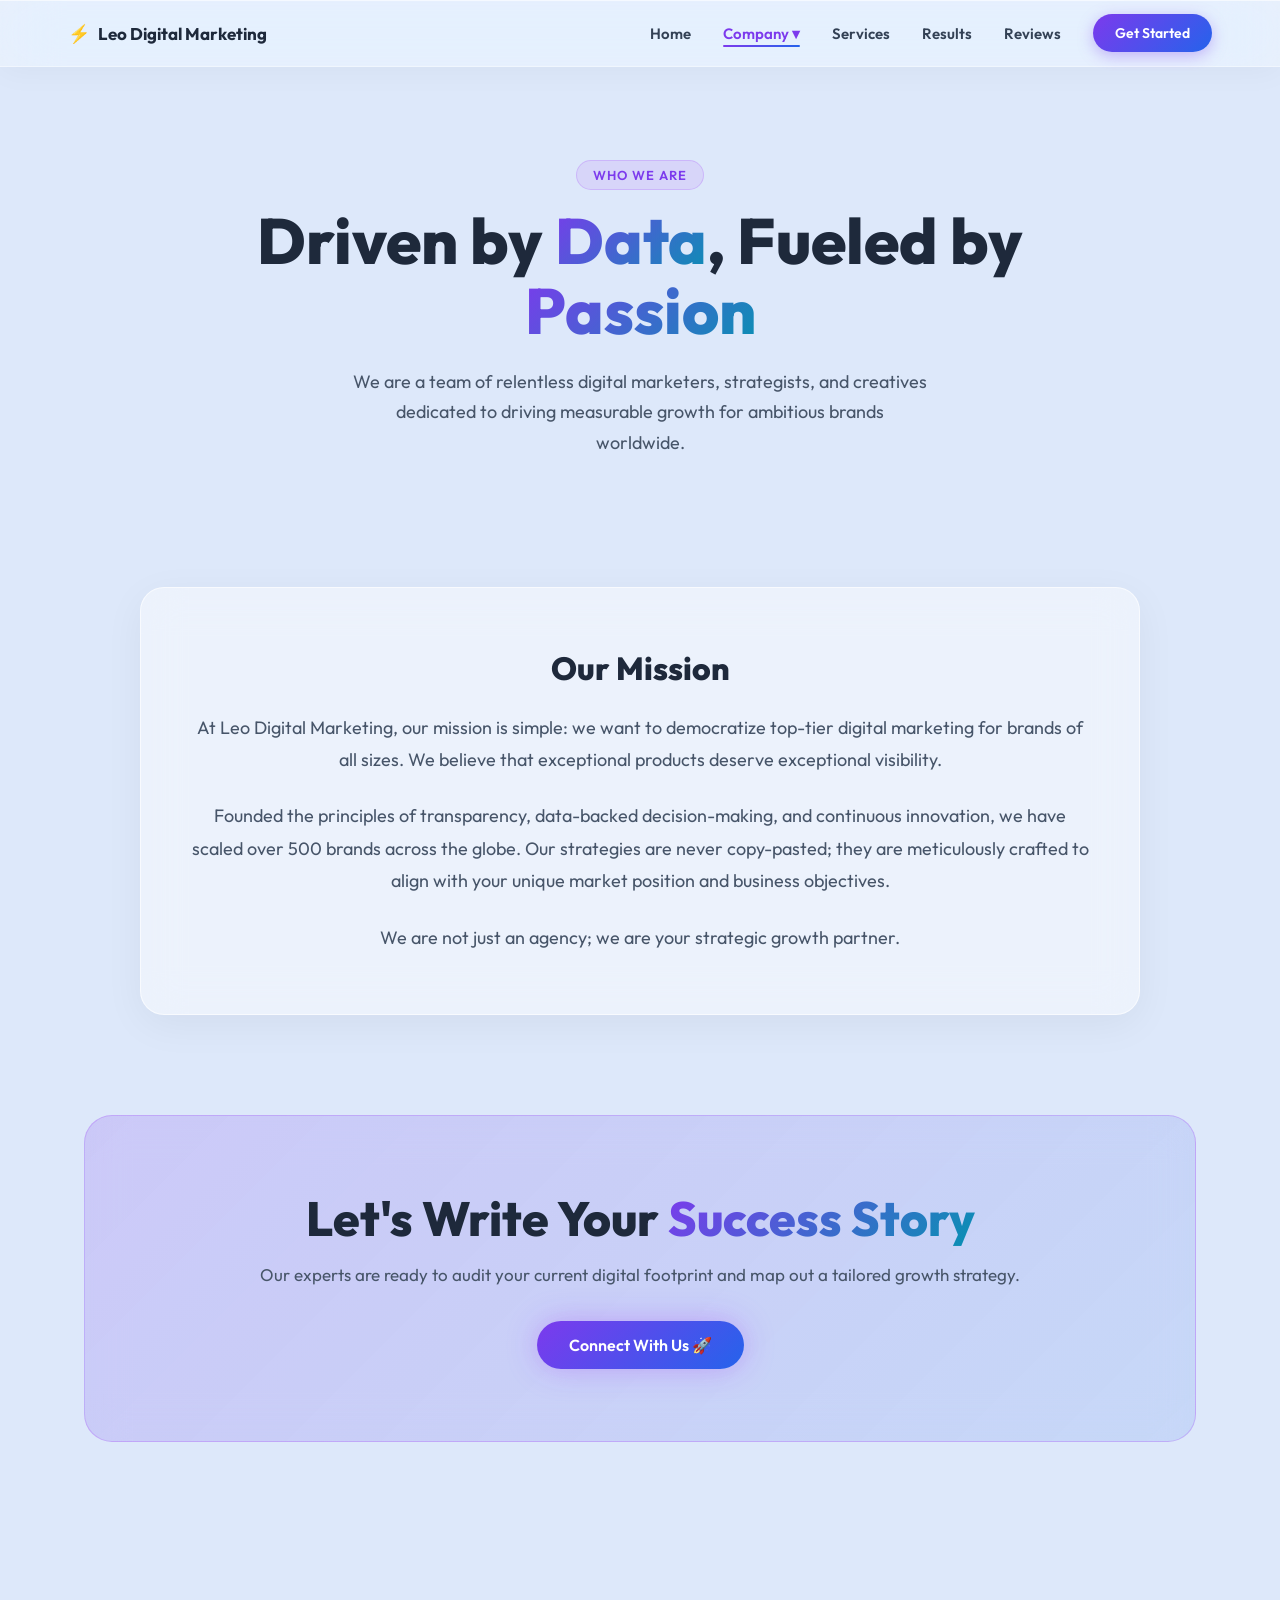
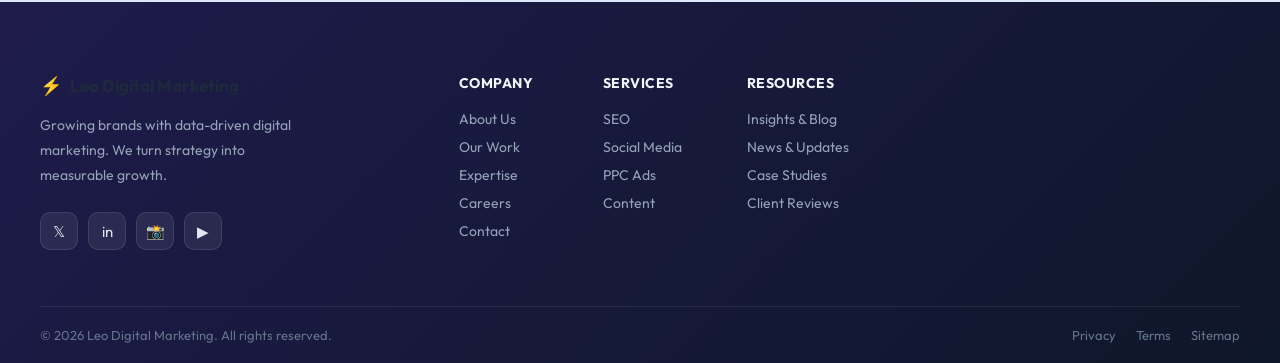
==== commit ea04a681: "chnage the name everwhere" ====
--- a/about.html
+++ b/about.html
@@ -3,7 +3,7 @@
 <head>
   <meta charset="UTF-8"/>
   <meta name="viewport" content="width=device-width,initial-scale=1.0"/>
-  <title>About Us | Leo Digital Communication</title>
+  <title>About Us | Leo Digital Marketing</title>
   <link rel="preconnect" href="https://fonts.googleapis.com"/>
   <link href="https://fonts.googleapis.com/css2?family=Outfit:wght@300;400;500;600;700;800&display=swap" rel="stylesheet"/>
   <link rel="stylesheet" href="style.css"/>
@@ -37,7 +37,7 @@
     <div class="nav-container">
       <div class="nav-logo">
         <span class="logo-icon">⚡</span>
-        <span class="logo-text">Leo Digital Communication</span>
+        <span class="logo-text">Leo Digital Marketing</span>
       </div>
       <ul class="nav-links" id="navLinks">
         <li><a href="index.html" class="nav-link">Home</a></li>
@@ -73,7 +73,7 @@
   <!-- Content Section -->
   <div class="about-content-card reveal">
     <h2 style="font-size: 32px; font-weight: 800; color: var(--text); margin-bottom: 24px;">Our Mission</h2>
-    <p>At Leo Digital Communication, our mission is simple: we want to democratize top-tier digital marketing for brands of all sizes. We believe that exceptional products deserve exceptional visibility.</p>
+    <p>At Leo Digital Marketing, our mission is simple: we want to democratize top-tier digital marketing for brands of all sizes. We believe that exceptional products deserve exceptional visibility.</p>
     <p>Founded the principles of transparency, data-backed decision-making, and continuous innovation, we have scaled over 500 brands across the globe. Our strategies are never copy-pasted; they are meticulously crafted to align with your unique market position and business objectives.</p>
     <p>We are not just an agency; we are your strategic growth partner.</p>
   </div>
@@ -91,7 +91,7 @@
   <footer class="footer">
     <div class="footer-inner">
       <div class="footer-brand">
-        <div class="footer-logo"><span class="logo-icon">⚡</span><span class="logo-text">Leo Digital Communication</span></div>
+        <div class="footer-logo"><span class="logo-icon">⚡</span><span class="logo-text">Leo Digital Marketing</span></div>
         <p class="footer-tagline">Growing brands with data-driven digital marketing. We turn strategy into measurable growth.</p>
         <div class="footer-socials">
           <a href="#" class="fsoc-btn">𝕏</a><a href="#" class="fsoc-btn">in</a><a href="#" class="fsoc-btn">📸</a><a href="#" class="fsoc-btn">▶</a>
@@ -123,7 +123,7 @@
       </div>
     </div>
     <div class="footer-bottom">
-      <p>© 2026 Leo Digital Communication. All rights reserved.</p>
+      <p>© 2026 Leo Digital Marketing. All rights reserved.</p>
       <div class="footer-bottom-links">
         <a href="#">Privacy</a><a href="#">Terms</a><a href="#">Sitemap</a>
       </div>
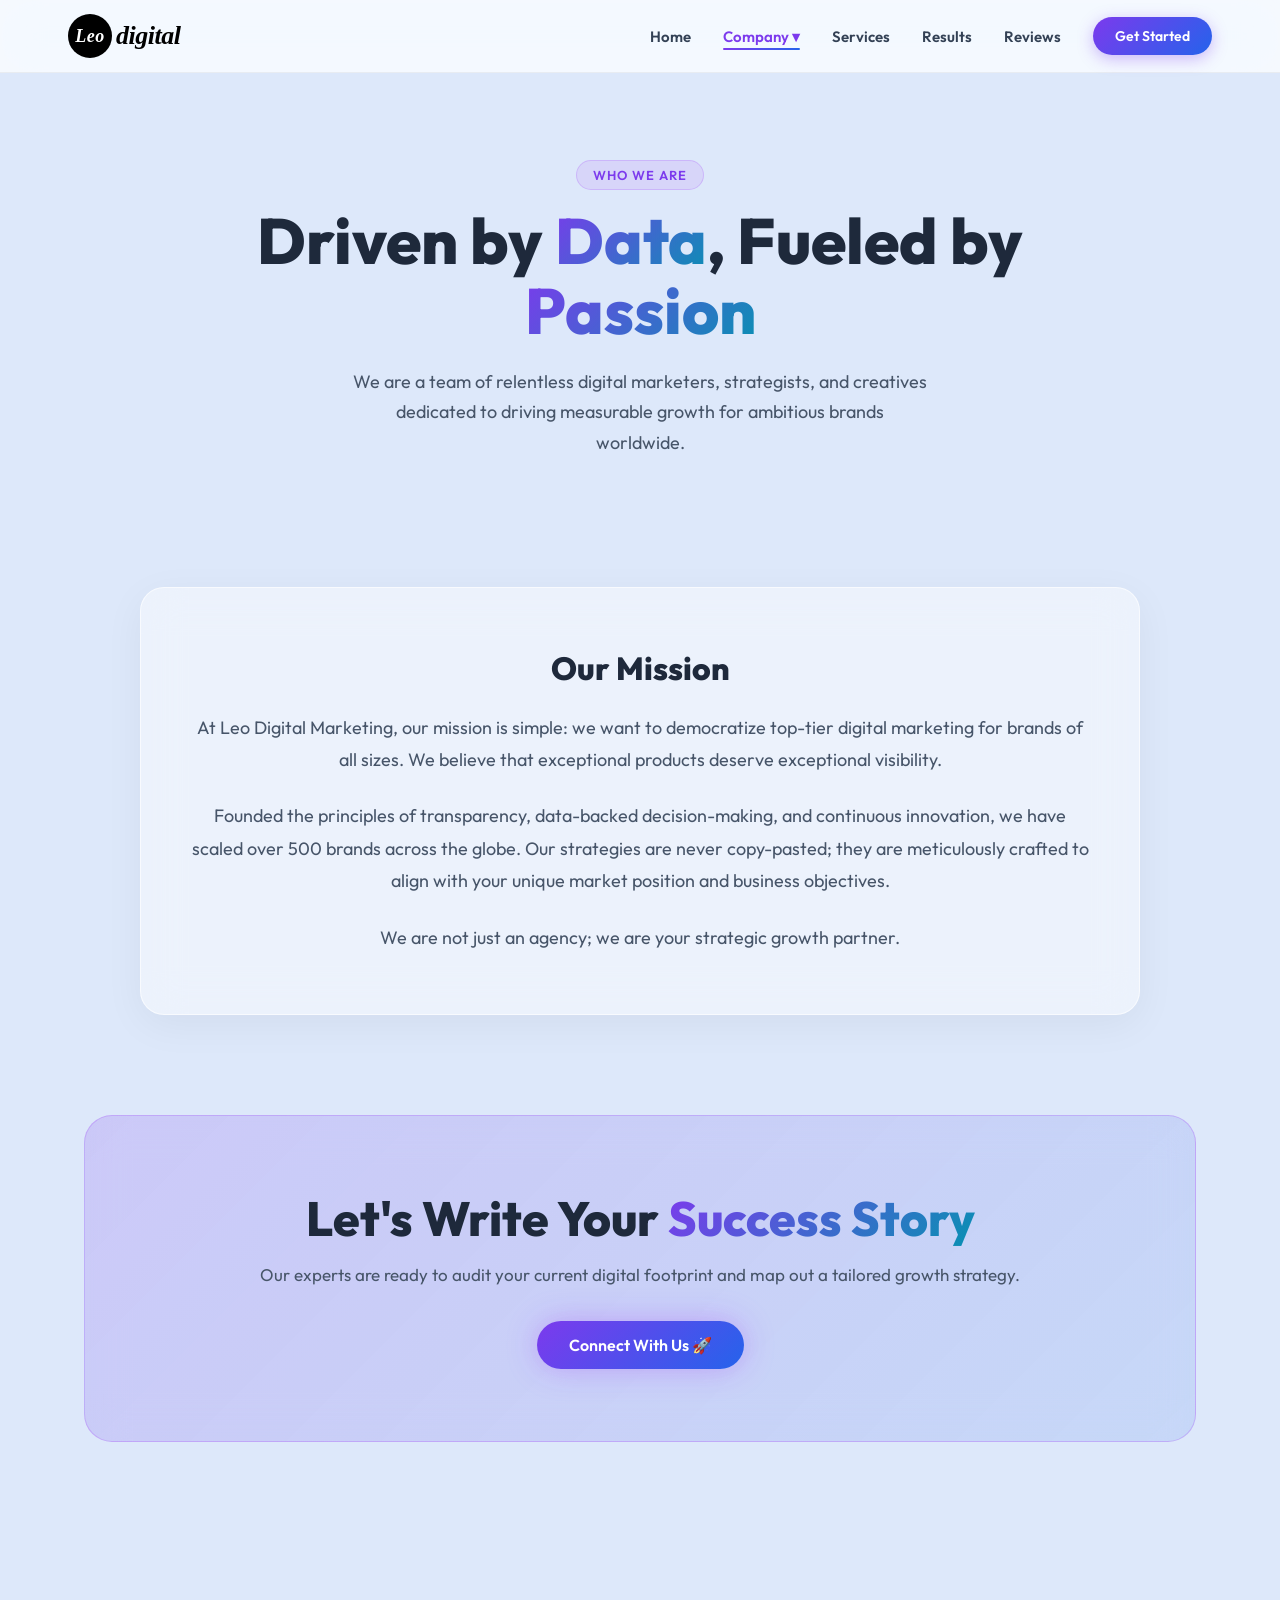
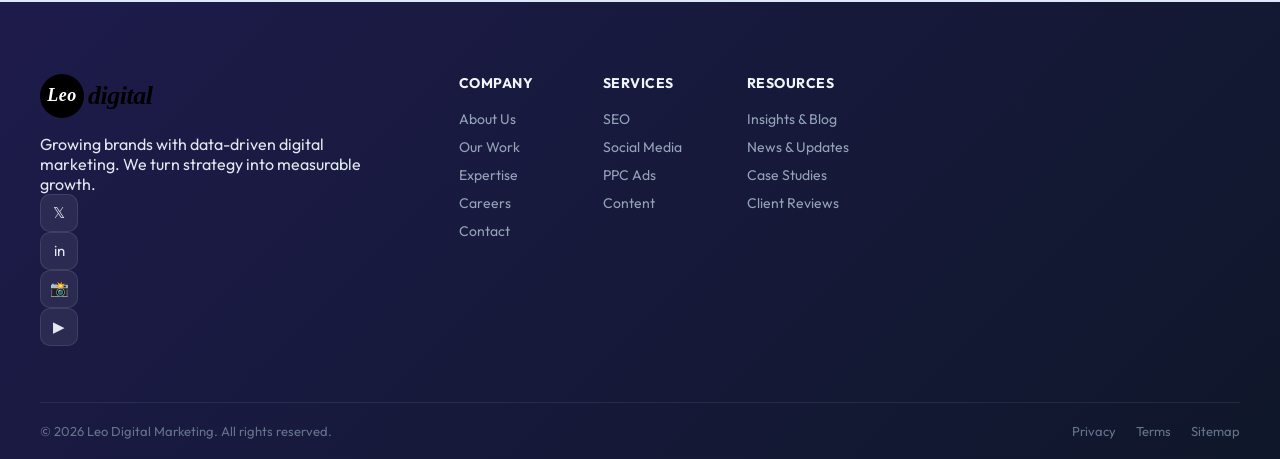
==== commit 48653524: "intite chnage" ====
--- a/about.html
+++ b/about.html
@@ -35,10 +35,12 @@
   <!-- Navigation -->
   <nav class="navbar" id="navbar">
     <div class="nav-container">
-      <div class="nav-logo">
-        <span class="logo-icon">⚡</span>
-        <span class="logo-text">Leo Digital Marketing</span>
-      </div>
+      <a href="index.html" class="nav-logo">
+        <div class="logo-circle">
+            <span class="logo-text-inner">Leo</span>
+        </div>
+        <span class="logo-text-outer">digital</span>
+    </a>
       <ul class="nav-links" id="navLinks">
         <li><a href="index.html" class="nav-link">Home</a></li>
         <li class="nav-item">
@@ -91,7 +93,12 @@
   <footer class="footer">
     <div class="footer-inner">
       <div class="footer-brand">
-        <div class="footer-logo"><span class="logo-icon">⚡</span><span class="logo-text">Leo Digital Marketing</span></div>
+        <div class="footer-logo">
+        <div class="logo-circle">
+            <span class="logo-text-inner">Leo</span>
+        </div>
+        <span class="logo-text-outer">digital</span>
+    </div>
         <p class="footer-tagline">Growing brands with data-driven digital marketing. We turn strategy into measurable growth.</p>
         <div class="footer-socials">
           <a href="#" class="fsoc-btn">𝕏</a><a href="#" class="fsoc-btn">in</a><a href="#" class="fsoc-btn">📸</a><a href="#" class="fsoc-btn">▶</a>
--- a/style.css
+++ b/style.css
@@ -112,17 +112,18 @@
   right: 0;
   z-index: 999;
   padding: 14px 0;
-  background: rgba(255, 255, 255, 0.35);
-  backdrop-filter: blur(28px) saturate(180%);
-  -webkit-backdrop-filter: blur(28px) saturate(180%);
-  border-bottom: 1px solid rgba(255, 255, 255, 0.4);
-  box-shadow: 0 4px 32px rgba(0, 0, 0, 0.04), inset 0 1px 0 rgba(255, 255, 255, 0.6);
-  transition: all 0.4s;
+  background: rgba(255, 255, 255, 0.72);
+  backdrop-filter: saturate(180%) blur(20px);
+  -webkit-backdrop-filter: saturate(180%) blur(20px);
+  border-bottom: 1px solid rgba(0, 0, 0, 0.05);
+  box-shadow: none;
+  transition: all 0.4s cubic-bezier(0.25, 0.8, 0.25, 1);
 }
 
 .navbar.scrolled {
-  background: rgba(255, 255, 255, 0.70);
-  box-shadow: 0 8px 48px rgba(0, 0, 0, 0.08), inset 0 1px 0 rgba(255, 255, 255, 0.8);
+  background: rgba(255, 255, 255, 0.85);
+  border-bottom: 1px solid rgba(0, 0, 0, 0.1);
+  box-shadow: 0 4px 20px rgba(0, 0, 0, 0.04);
   padding: 10px 0;
 }
 
@@ -138,13 +139,53 @@
 .nav-logo {
   display: flex;
   align-items: center;
-  gap: 8px;
   text-decoration: none;
+  transition: transform 0.3s ease;
   margin-right: auto;
 }
 
+.nav-logo:hover {
+  transform: scale(1.02);
+}
+
+.logo-circle {
+  background-color: #000;
+  border-radius: 50%;
+  width: 44px;
+  height: 44px;
+  display: flex;
+  align-items: center;
+  justify-content: center;
+  margin-right: 4px;
+}
+
+.logo-text-inner {
+  color: #fff;
+  font-family: 'Georgia', serif;
+  font-weight: 900;
+  font-style: italic;
+  font-size: 18px;
+  letter-spacing: 0.5px;
+}
+
+.logo-text-outer {
+  color: #000;
+  font-family: 'Georgia', serif;
+  font-weight: 900;
+  font-style: italic;
+  font-size: 26px;
+  letter-spacing: -0.5px;
+}
+
+.footer-logo {
+  display: flex;
+  align-items: center;
+  text-decoration: none;
+  margin-bottom: 16px;
+}
+
 .logo-icon {
-  font-size: 18px;
+  font-size: 26px;
 }
 
 .logo-text {
@@ -1037,14 +1078,7 @@
   border-bottom: 1px solid rgba(255, 255, 255, 0.08);
 }
 
-.footer-logo {
-  display: flex;
-  align-items: center;
-  gap: 8px;
-  margin-bottom: 16px;
-}
-
-.footer-tagline {
+
   color: #94a3b8;
   font-size: 14px;
   line-height: 1.8;
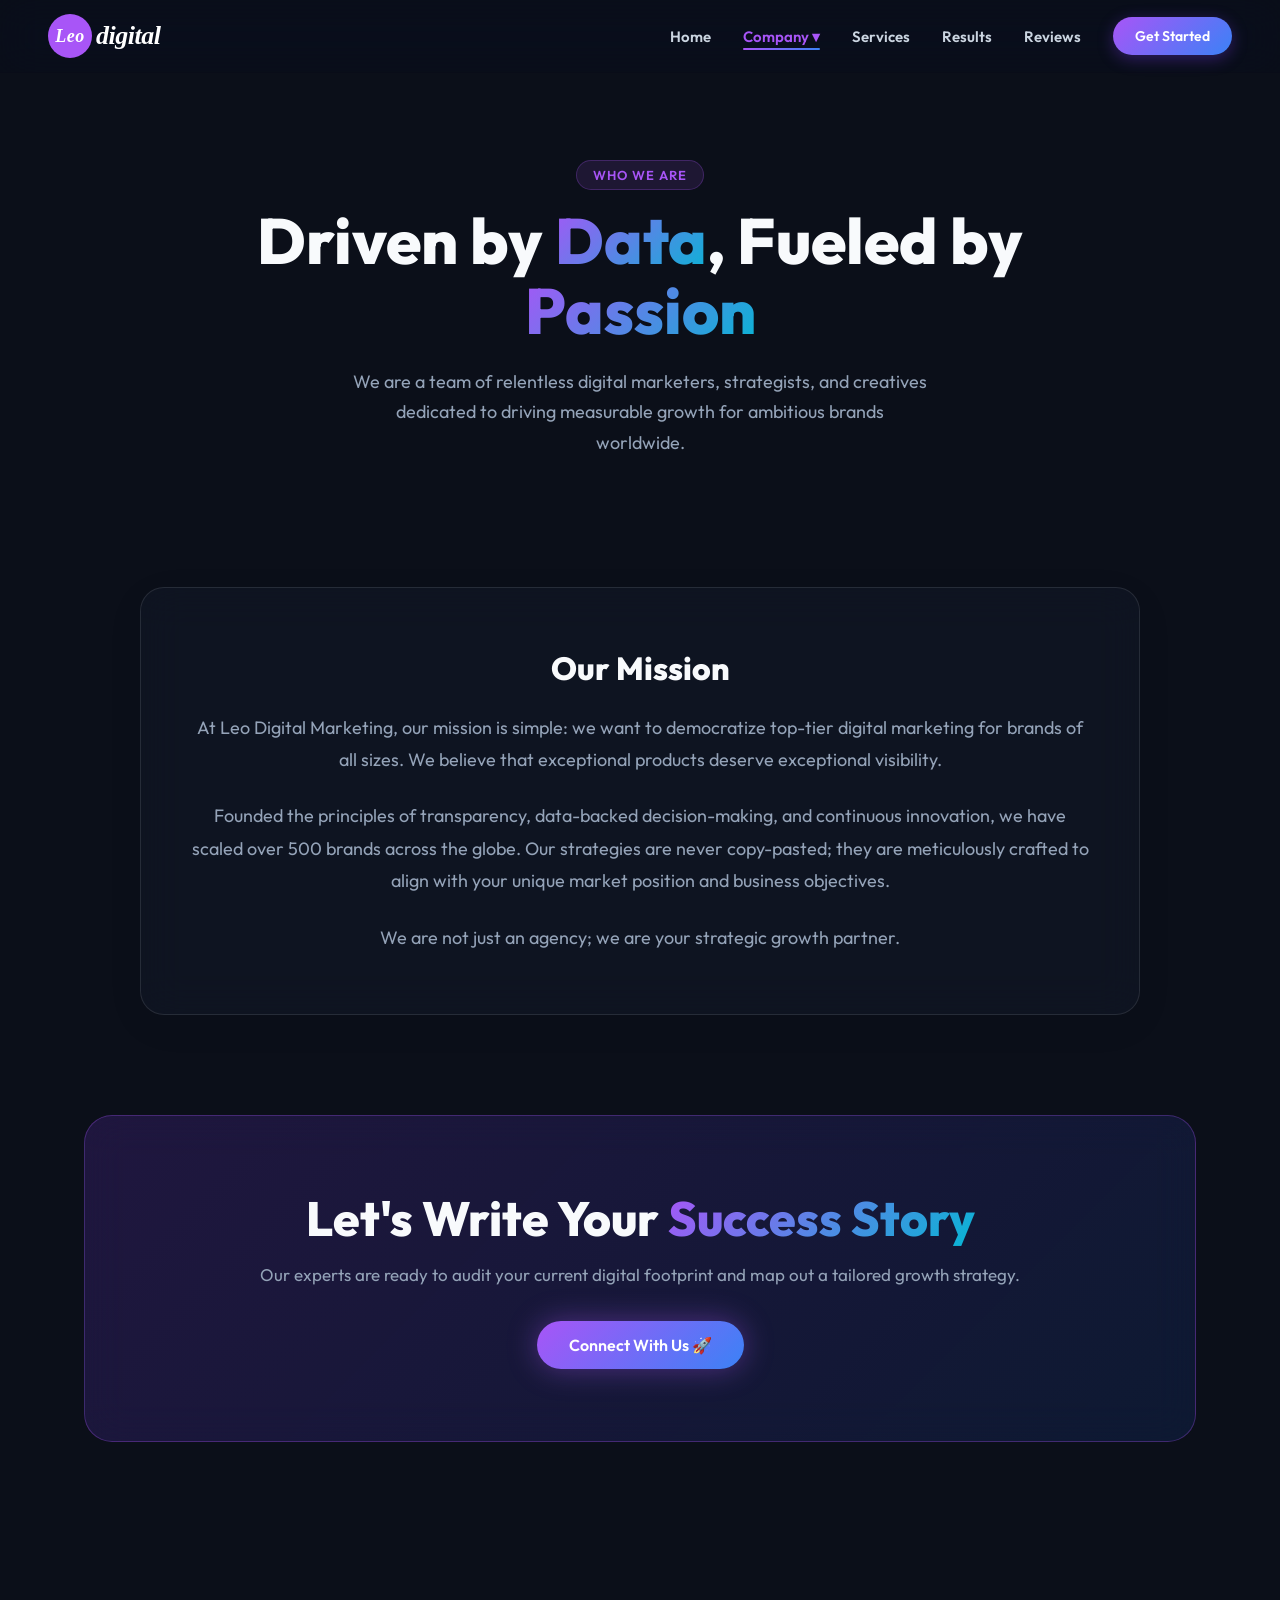
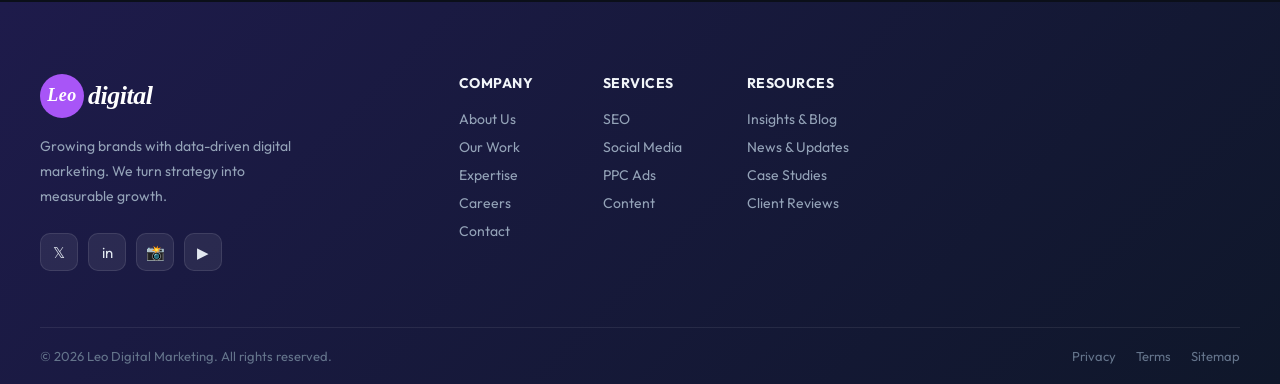
==== commit b1c8bf7f: "change the color and add animation" ====
--- a/about.html
+++ b/about.html
@@ -31,6 +31,19 @@
   </style>
 </head>
 <body>
+  <!-- Global Loader -->
+  <div class="global-loader" id="globalLoader">
+    <div class="loader-spinner"></div>
+  </div>
+  <script>
+    window.addEventListener('load', () => {
+      const loader = document.getElementById('globalLoader');
+      if (loader) {
+        loader.style.opacity = '0';
+        setTimeout(() => loader.style.display = 'none', 500);
+      }
+    });
+  </script>
   
   <!-- Navigation -->
   <nav class="navbar" id="navbar">
--- a/style.css
+++ b/style.css
@@ -8,15 +8,15 @@
 }
 
 :root {
-  --purple: #7c3aed;
-  --blue: #2563eb;
-  --cyan: #0891b2;
-  --green: #059669;
-  --bg: #DDE8FA;
-  --glass-bg: rgba(255, 255, 255, 0.45);
-  --glass-border: rgba(255, 255, 255, 0.6);
-  --text: #1e293b;
-  --muted: #475569;
+  --purple: #a855f7;
+  --blue: #3b82f6;
+  --cyan: #06b6d4;
+  --green: #10b981;
+  --bg: #0B0F19;
+  --glass-bg: rgba(17, 24, 39, 0.6);
+  --glass-border: rgba(255, 255, 255, 0.1);
+  --text: #f8fafc;
+  --muted: #94a3b8;
   --font: 'Outfit', sans-serif;
 }
 
@@ -112,7 +112,7 @@
   right: 0;
   z-index: 999;
   padding: 14px 0;
-  background: rgba(255, 255, 255, 0.72);
+  background: rgba(11, 15, 25, 0.72);
   backdrop-filter: saturate(180%) blur(20px);
   -webkit-backdrop-filter: saturate(180%) blur(20px);
   border-bottom: 1px solid rgba(0, 0, 0, 0.05);
@@ -121,16 +121,16 @@
 }
 
 .navbar.scrolled {
-  background: rgba(255, 255, 255, 0.85);
+  background: rgba(11, 15, 25, 0.85);
   border-bottom: 1px solid rgba(0, 0, 0, 0.1);
   box-shadow: 0 4px 20px rgba(0, 0, 0, 0.04);
   padding: 10px 0;
 }
 
 .nav-container {
-  max-width: 1200px;
+  max-width: 100%;
   margin: 0 auto;
-  padding: 0 28px;
+  padding: 0 48px;
   display: flex;
   align-items: center;
   gap: 32px;
@@ -149,7 +149,7 @@
 }
 
 .logo-circle {
-  background-color: #000;
+  background-color: var(--purple);
   border-radius: 50%;
   width: 44px;
   height: 44px;
@@ -169,7 +169,7 @@
 }
 
 .logo-text-outer {
-  color: #000;
+  color: #fff;
   font-family: 'Georgia', serif;
   font-weight: 900;
   font-style: italic;
@@ -194,6 +194,7 @@
   color: var(--text);
   background: none;
   -webkit-background-clip: unset;
+  background-clip: unset;
   -webkit-text-fill-color: unset;
 }
 
@@ -205,7 +206,7 @@
 
 .nav-link {
   text-decoration: none;
-  color: #334155;
+  color: #cbd5e1;
   font-size: 15px;
   font-weight: 600;
   transition: color 0.3s;
@@ -244,10 +245,10 @@
   top: 100%;
   left: 50%;
   transform: translateX(-50%) translateY(10px);
-  background: rgba(255, 255, 255, 0.7);
+  background: rgba(17, 24, 39, 0.7);
   backdrop-filter: blur(24px) saturate(180%);
   -webkit-backdrop-filter: blur(24px) saturate(180%);
-  border: 1px solid rgba(255, 255, 255, 0.5);
+  border: 1px solid rgba(255, 255, 255, 0.1);
   border-radius: 16px;
   box-shadow: 0 10px 40px rgba(0, 0, 0, 0.08);
   padding: 12px;
@@ -277,7 +278,7 @@
 }
 
 .dropdown-link:hover {
-  background: rgba(255, 255, 255, 0.8);
+  background: rgba(255, 255, 255, 0.1);
   color: var(--purple);
 }
 
@@ -371,6 +372,7 @@
 .gradient-text {
   background: linear-gradient(135deg, var(--purple), var(--cyan));
   -webkit-background-clip: text;
+  background-clip: text;
   -webkit-text-fill-color: transparent;
 }
 
@@ -820,6 +822,7 @@
   font-weight: 800;
   background: linear-gradient(135deg, var(--purple), var(--cyan));
   -webkit-background-clip: text;
+  background-clip: text;
   -webkit-text-fill-color: transparent;
 }
 
@@ -1079,6 +1082,7 @@
 }
 
 
+.footer-tagline {
   color: #94a3b8;
   font-size: 14px;
   line-height: 1.8;
@@ -1325,7 +1329,7 @@
   .nav-item {
     width: 100%;
   }
-  
+
   .dropdown-menu {
     position: static;
     transform: none;
@@ -1337,7 +1341,7 @@
     visibility: visible;
     display: none;
   }
-  
+
   .nav-item:hover .dropdown-menu {
     display: flex;
     transform: none;
@@ -1350,62 +1354,139 @@
 
 /* FAKE LOGOS STRIP */
 .fake-logos {
-  max-width: 1200px; margin: 0 auto 80px; padding: 40px 24px;
-  background: var(--glass-bg); backdrop-filter: blur(20px); -webkit-backdrop-filter: blur(20px);
-  border: 1px solid var(--glass-border); border-radius: 24px;
-  text-align: center; box-shadow: 0 10px 40px rgba(0,0,0,0.05);
-}
+  max-width: 1200px;
+  margin: 0 auto 80px;
+  padding: 40px 24px;
+  background: var(--glass-bg);
+  backdrop-filter: blur(20px);
+  -webkit-backdrop-filter: blur(20px);
+  border: 1px solid var(--glass-border);
+  border-radius: 24px;
+  text-align: center;
+  box-shadow: 0 10px 40px rgba(0, 0, 0, 0.05);
+}
+
 .logos-title {
-  font-size: 14px; color: var(--muted); text-transform: uppercase; letter-spacing: 2px; font-weight: 700; margin-bottom: 32px;
-}
+  font-size: 14px;
+  color: var(--muted);
+  text-transform: uppercase;
+  letter-spacing: 2px;
+  font-weight: 700;
+  margin-bottom: 32px;
+}
+
 .logo-grid {
-  display: flex; justify-content: center; gap: 40px; flex-wrap: wrap; align-items: center;
-}
+  display: flex;
+  justify-content: center;
+  gap: 40px;
+  flex-wrap: wrap;
+  align-items: center;
+}
+
 .fake-logo-item {
-  display: flex; align-items: center; gap: 10px; font-size: 22px; font-weight: 800; color: #64748b;
-  opacity: 0.7; transition: opacity 0.3s, transform 0.3s; cursor: pointer;
-}
+  display: flex;
+  align-items: center;
+  gap: 10px;
+  font-size: 22px;
+  font-weight: 800;
+  color: #64748b;
+  opacity: 0.7;
+  transition: opacity 0.3s, transform 0.3s;
+  cursor: pointer;
+}
+
 .fake-logo-item:hover {
-  opacity: 1; transform: scale(1.05); color: var(--purple);
-}
-.fake-logo-item svg { width: 32px; height: 32px; fill: currentColor; }
+  opacity: 1;
+  transform: scale(1.05);
+  color: var(--purple);
+}
+
+.fake-logo-item svg {
+  width: 32px;
+  height: 32px;
+  fill: currentColor;
+}
 
 /* MILESTONE TIMELINE */
 .timeline-section {
-  max-width: 1000px; margin: 0 auto; padding: 40px 24px 100px; position: relative;
-}
+  max-width: 1000px;
+  margin: 0 auto;
+  padding: 40px 24px 100px;
+  position: relative;
+}
+
 .timeline {
-  position: relative; padding-left: 50px; margin-top: 40px;
-}
+  position: relative;
+  padding-left: 50px;
+  margin-top: 40px;
+}
+
 .timeline::before {
-  content: ''; position: absolute; left: 0; top: 0; bottom: 0; width: 4px;
-  background: linear-gradient(to bottom, var(--purple), var(--blue)); border-radius: 4px;
-}
+  content: '';
+  position: absolute;
+  left: 0;
+  top: 0;
+  bottom: 0;
+  width: 4px;
+  background: linear-gradient(to bottom, var(--purple), var(--blue));
+  border-radius: 4px;
+}
+
 .timeline-item {
-  position: relative; margin-bottom: 60px;
-}
-.timeline-item:last-child { margin-bottom: 0; }
+  position: relative;
+  margin-bottom: 60px;
+}
+
+.timeline-item:last-child {
+  margin-bottom: 0;
+}
+
 .timeline-dot {
-  position: absolute; left: -61px; top: 0; width: 26px; height: 26px;
-  background: #fff; border: 4px solid var(--purple); border-radius: 50%;
+  position: absolute;
+  left: -61px;
+  top: 0;
+  width: 26px;
+  height: 26px;
+  background: #fff;
+  border: 4px solid var(--purple);
+  border-radius: 50%;
   box-shadow: 0 0 16px rgba(124, 58, 237, 0.4);
 }
+
 .timeline-content {
-  background: var(--glass-bg); backdrop-filter: blur(20px); border: 1px solid var(--glass-border);
-  border-radius: 20px; padding: 32px; box-shadow: 0 10px 30px rgba(0,0,0,0.05);
+  background: var(--glass-bg);
+  backdrop-filter: blur(20px);
+  border: 1px solid var(--glass-border);
+  border-radius: 20px;
+  padding: 32px;
+  box-shadow: 0 10px 30px rgba(0, 0, 0, 0.05);
   transition: transform 0.3s, box-shadow 0.3s;
 }
+
 .timeline-content:hover {
-  transform: translateY(-5px); box-shadow: 0 20px 50px rgba(124, 58, 237, 0.15);
-}
+  transform: translateY(-5px);
+  box-shadow: 0 20px 50px rgba(124, 58, 237, 0.15);
+}
+
 .timeline-year {
-  font-size: 28px; font-weight: 800; color: var(--purple); margin-bottom: 12px; display: inline-block;
-}
+  font-size: 28px;
+  font-weight: 800;
+  color: var(--purple);
+  margin-bottom: 12px;
+  display: inline-block;
+}
+
 .timeline-title {
-  font-size: 20px; font-weight: 700; color: var(--text); margin-bottom: 12px;
-}
+  font-size: 20px;
+  font-weight: 700;
+  color: var(--text);
+  margin-bottom: 12px;
+}
+
 .timeline-desc {
-  font-size: 15px; color: var(--muted); line-height: 1.7;
+  font-size: 15px;
+  color: var(--muted);
+  line-height: 1.7;
 }
 
 @media(max-width:768px) {
@@ -1446,4 +1527,45 @@
   .footer-bottom {
     flex-direction: column;
     text-align: center;
-  }+  }
+}
+
+/* GLOBAL LOADER */
+.global-loader {
+  position: fixed;
+  inset: 0;
+  z-index: 99999;
+  background: var(--bg);
+  display: flex;
+  justify-content: center;
+  align-items: center;
+  transition: opacity 0.5s ease;
+}
+
+.loader-spinner {
+  width: 50px;
+  height: 50px;
+  border: 4px solid var(--glass-border);
+  border-top-color: var(--purple);
+  border-radius: 50%;
+  animation: spinLoader 1s linear infinite;
+}
+
+@keyframes spinLoader {
+  from { transform: rotate(0deg); }
+  to { transform: rotate(360deg); }
+}
+
+/* ATTRACTION ANIMATIONS */
+.hover-pulse {
+  transition: transform 0.3s;
+}
+.hover-pulse:hover {
+  transform: scale(1.05);
+  animation: pulseGlow 1.5s infinite;
+}
+@keyframes pulseGlow {
+  0% { box-shadow: 0 0 0 0 rgba(168, 85, 247, 0.4); }
+  70% { box-shadow: 0 0 0 15px rgba(168, 85, 247, 0); }
+  100% { box-shadow: 0 0 0 0 rgba(168, 85, 247, 0); }
+}
